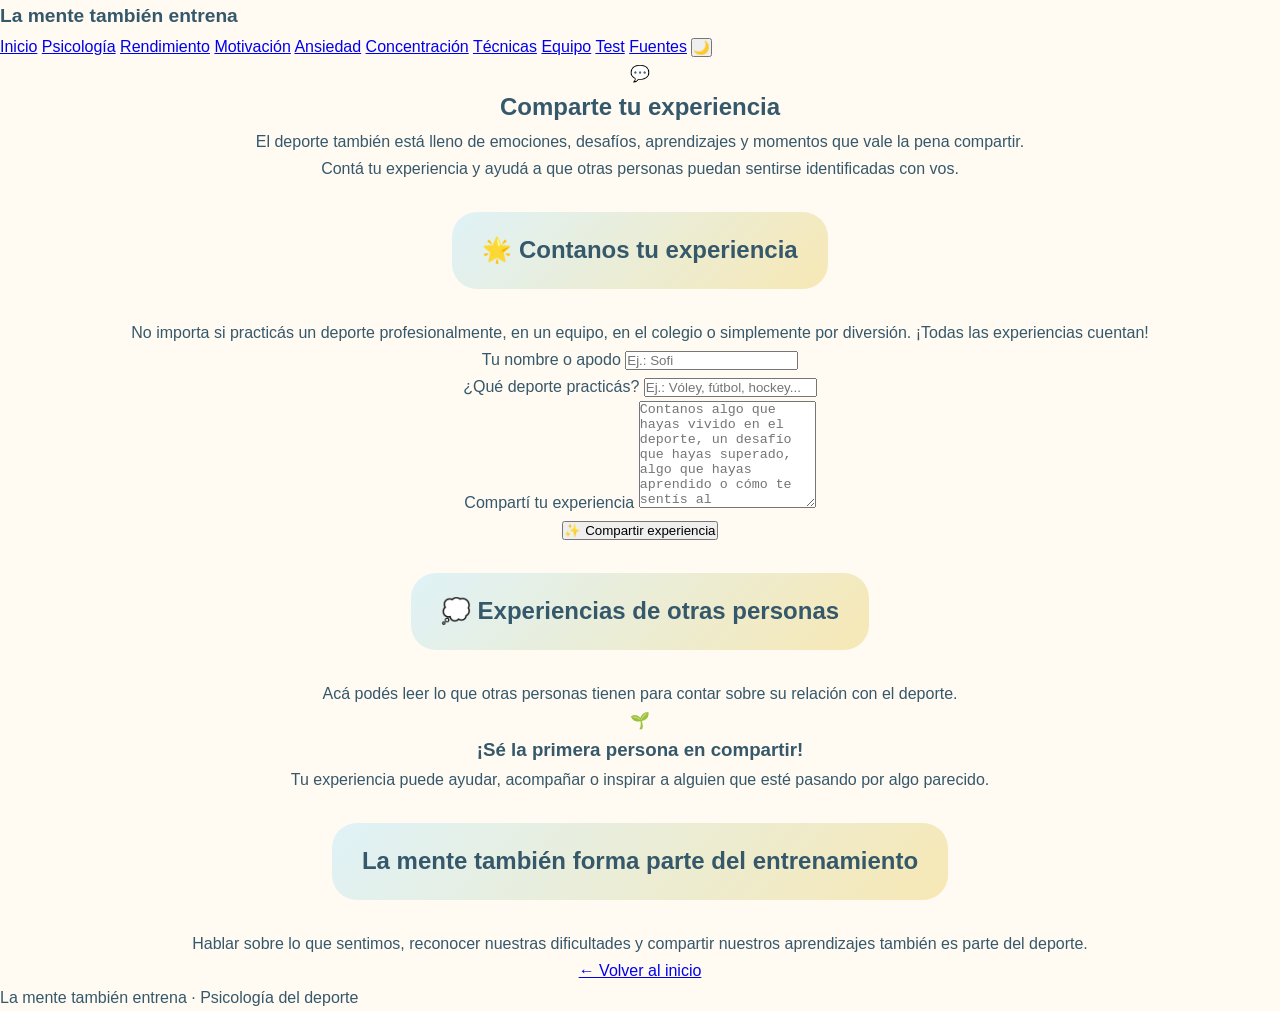
==== experiencia.html @ 20a7110d "Create experiencia.html" ====
<!DOCTYPE html>
<html lang="es">

<head>
    <meta charset="UTF-8">
    <meta name="viewport" content="width=device-width, initial-scale=1.0">

    <title>Comparte tu experiencia | La mente también entrena</title>

    <link rel="stylesheet" href="style.css">
</head>

<body>

    <!-- =========================
         ENCABEZADO
    ========================== -->

    <header>

        <div class="logo">
            La mente también entrena
        </div>

        <nav>
            <a href="index.html">Inicio</a>
            <a href="psicologia.html">Psicología</a>
            <a href="rendimiento.html">Rendimiento</a>
            <a href="motivacion.html">Motivación</a>
            <a href="ansiedad.html">Ansiedad</a>
            <a href="concentracion.html">Concentración</a>
            <a href="tecnicas.html">Técnicas</a>
            <a href="equipo.html">Equipo</a>
            <a href="test.html">Test</a>
            <a href="fuentes.html">Fuentes</a>

            <button id="theme-toggle" aria-label="Cambiar modo oscuro">
                🌙
            </button>
        </nav>

    </header>


    <!-- =========================
         PRESENTACIÓN
    ========================== -->

    <main>

        <section class="experience-hero">

            <div class="experience-hero-content">

                <span class="experience-icon">💬</span>

                <h1>Comparte tu experiencia</h1>

                <p>
                    El deporte también está lleno de emociones,
                    desafíos, aprendizajes y momentos que vale la pena compartir.
                </p>

                <p>
                    Contá tu experiencia y ayudá a que otras personas
                    puedan sentirse identificadas con vos.
                </p>

            </div>

        </section>


        <!-- =========================
             FORMULARIO
        ========================== -->

        <section class="experience-section">

            <div class="experience-box">

                <h2>🌟 Contanos tu experiencia</h2>

                <p class="experience-description">
                    No importa si practicás un deporte profesionalmente,
                    en un equipo, en el colegio o simplemente por diversión.
                    ¡Todas las experiencias cuentan!
                </p>

                <form id="experience-form">

                    <div class="form-group">

                        <label for="name">
                            Tu nombre o apodo
                        </label>

                        <input
                            type="text"
                            id="name"
                            name="name"
                            placeholder="Ej.: Sofi"
                            maxlength="30"
                            required
                        >

                    </div>


                    <div class="form-group">

                        <label for="sport">
                            ¿Qué deporte practicás?
                        </label>

                        <input
                            type="text"
                            id="sport"
                            name="sport"
                            placeholder="Ej.: Vóley, fútbol, hockey..."
                            maxlength="30"
                            required
                        >

                    </div>


                    <div class="form-group">

                        <label for="experience">
                            Compartí tu experiencia
                        </label>

                        <textarea
                            id="experience"
                            name="experience"
                            rows="7"
                            maxlength="600"
                            placeholder="Contanos algo que hayas vivido en el deporte, un desafío que hayas superado, algo que hayas aprendido o cómo te sentís al practicarlo..."
                            required
                        ></textarea>

                    </div>


                    <button
                        type="submit"
                        class="experience-button"
                    >
                        ✨ Compartir experiencia
                    </button>

                </form>

            </div>

        </section>


        <!-- =========================
             EXPERIENCIAS
        ========================== -->

        <section class="community-section">

            <div class="community-title">

                <h2>💭 Experiencias de otras personas</h2>

                <p>
                    Acá podés leer lo que otras personas tienen para contar
                    sobre su relación con el deporte.
                </p>

            </div>


            <div id="experiences-container">

                <div class="no-experiences">

                    <span>🌱</span>

                    <h3>¡Sé la primera persona en compartir!</h3>

                    <p>
                        Tu experiencia puede ayudar, acompañar o inspirar
                        a alguien que esté pasando por algo parecido.
                    </p>

                </div>

            </div>

        </section>


        <!-- =========================
             MENSAJE FINAL
        ========================== -->

        <section class="experience-final">

            <div class="experience-final-content">

                <h2>La mente también forma parte del entrenamiento</h2>

                <p>
                    Hablar sobre lo que sentimos, reconocer nuestras dificultades
                    y compartir nuestros aprendizajes también es parte del deporte.
                </p>

                <a
                    href="index.html"
                    class="back-home-button"
                >
                    ← Volver al inicio
                </a>

            </div>

        </section>

    </main>


    <!-- =========================
         PIE DE PÁGINA
    ========================== -->

    <footer>

        <p>
            La mente también entrena · Psicología del deporte
        </p>

    </footer>


    <!-- =========================
         JAVASCRIPT
    ========================== -->

    <script src="script.js"></script>

</body>

</html>
---- style.css ----
/* =====================================================
   PSICOLOGÍA DEL DEPORTE
   CSS COMPLETO DEL SITIO WEB
===================================================== */


/* =====================================================
   INICIO - INDEX
===================================================== */
.boton-experiencia {
    display: inline-block;
    margin-top: 55px;
    padding: 20px 45px;
    border-radius: 50px;
    text-decoration: none;
    font-size: 1.3rem;
    font-weight: 800;
    color: #35586b;
    background: linear-gradient(
        135deg,
        #a9dff0,
        #f7e8b5,
        #f5d6df,
        #ded4f3
    );
    box-shadow: 0 10px 30px rgba(80, 120, 140, 0.25);
    border: 3px solid rgba(255, 255, 255, 0.9);
    transition: transform 0.25s ease, box-shadow 0.25s ease;
}

.boton-experiencia:hover {
    transform: translateY(-6px) scale(1.04);
    box-shadow: 0 15px 35px rgba(80, 120, 140, 0.3);
}
.page-hero {
    min-height: 780px;
    padding: 80px 25px 100px;

    display: flex;
    align-items: center;
    justify-content: center;

    text-align: center;

    background: linear-gradient(
        135deg,
        #e8f8fc,
        #fffaf2,
        #f8e8ed,
        #eee8f8
    );

    position: relative;
    overflow: hidden;
}

/* Decoraciones pastel del fondo */

.page-hero::before {
    content: "";

    position: absolute;

    width: 250px;
    height: 250px;

    background: #bfe5ef;

    opacity: 0.45;

    border-radius: 50%;

    top: -80px;
    left: -60px;
}

.page-hero::after {
    content: "";

    position: absolute;

    width: 300px;
    height: 300px;

    background: #f4dce0;

    opacity: 0.5;

    border-radius: 50%;

    bottom: -120px;
    right: -80px;
}


/* Contenido completo del inicio */

.page-hero-content {

    width: 100%;

    max-width: 1100px;

    margin: 0 auto;

    display: flex;

    flex-direction: column;

    align-items: center;

    justify-content: center;

    text-align: center;

    position: relative;

    z-index: 2;
}


/* MENTE - DEPORTE - RENDIMIENTO */

.hero-subtitle {

    display: inline-block;

    margin-bottom: 25px;

    padding: 12px 25px;

    background: #f7e8b5;

    color: #35586b;

    border-radius: 30px;

    font-size: 1.4rem;

    font-weight: bold;

    letter-spacing: 3px;

    text-align: center;

    box-shadow: 0 5px 15px rgba(80, 120, 140, 0.12);
}


/* TÍTULO PRINCIPAL */

.page-hero h1 {

    width: 100%;

    margin: 0;

    padding: 55px 35px;

    background: linear-gradient(
        135deg,
        #bfe5ef,
        #dff2f7,
        #f7e8b5
    );

    border-radius: 35px;

    font-size: clamp(4rem, 9vw, 8rem);

    line-height: 1;

    text-align: center;

    color: #35586b;

    letter-spacing: 2px;

    text-shadow:
        3px 4px 0 rgba(255, 255, 255, 0.7);

    box-shadow:
        0 12px 30px rgba(80, 120, 140, 0.15);

    margin-bottom: 55px;
}


/* DESCRIPCIÓN DEL INICIO */

.page-hero p:not(.hero-subtitle) {

    max-width: 800px;

    margin: 0 auto 40px;

    padding: 30px 40px;

    background: rgba(255, 255, 255, 0.75);

    border-radius: 25px;

    text-align: center;

    font-size: 1.2rem;

    line-height: 1.9;

    color: #60717a;

    box-shadow: 0 8px 25px rgba(80, 120, 140, 0.10);
}


/* BOTÓN */

.page-hero .btn {

    margin-top: 10px;

    padding: 15px 35px;

    font-size: 1.05rem;
}


/* =====================================================
   DESCRIPCIÓN QUE APARECE DESPUÉS DEL INICIO
===================================================== */

.page-description {

    max-width: 900px;

    margin: 70px auto;

    padding: 40px 50px;

    text-align: center;

    background: linear-gradient(
        135deg,
        #ffffff,
        #e8f8fc,
        #f5d6df
    );

    border-radius: 30px;

    border-top: 7px solid #e6c875;

    box-shadow:
        0 10px 30px rgba(80, 120, 140, 0.12);

    font-size: 1.1rem;

    line-height: 2;
}


/* =====================================================
   TODO EL CONTENIDO DEL INDEX CENTRADO
===================================================== */

#inicio,
#contenido,
main {

    text-align: center;
}

#inicio p,
#contenido p,
main p {

    margin-left: auto;

    margin-right: auto;
}


/* =====================================================
   ESPACIO ENTRE LAS PARTES
===================================================== */

#inicio section,
#contenido section {

    margin-bottom: 70px;
}


/* =====================================================
   TÍTULOS DE LAS SECCIONES DEL INDEX
===================================================== */

#inicio h2,
#contenido h2,
main h2 {

    margin-top: 30px;

    margin-bottom: 30px;

    padding: 18px 30px;

    display: inline-block;

    background: linear-gradient(
        135deg,
        #dff2f7,
        #f7e8b5
    );

    border-radius: 25px;

    color: #35586b;

    text-align: center;
}


/* =====================================================
   PÁRRAFOS DEL INDEX
===================================================== */

#inicio .content-text,
#contenido .content-text,
main .content-text {

    max-width: 850px;

    margin: 0 auto 45px;

    text-align: center;

    line-height: 2;
}


/* =====================================================
   TARJETAS DEL INDEX
===================================================== */

#inicio .cards-grid,
#contenido .cards-grid {

    margin-top: 45px;

    margin-bottom: 70px;
}


/* =====================================================
   COLORES PASTEL PARA LAS TARJETAS
===================================================== */

#inicio .info-card:nth-child(1) {

    background: #e8f8fc;
}

#inicio .info-card:nth-child(2) {

    background: #f5d6df;
}

#inicio .info-card:nth-child(3) {

    background: #ded4f3;
}

#inicio .info-card:nth-child(4) {

    background: #d5eadc;
}

#inicio .info-card:nth-child(5) {

    background: #f8ddc8;
}

#inicio .info-card:nth-child(6) {

    background: #f7e8b5;
}


/* =====================================================
   RESPONSIVE DEL INICIO
===================================================== */

@media (max-width: 900px) {

    .page-hero {

        min-height: 700px;

        padding: 70px 20px;
    }

    .page-hero h1 {

        font-size: 5rem;

        padding: 45px 25px;
    }

    .hero-subtitle {

        font-size: 1.1rem;
    }
}


@media (max-width: 600px) {

    .page-hero {

        min-height: 650px;

        padding: 60px 15px;
    }

    .hero-subtitle {

        font-size: 0.9rem;

        letter-spacing: 2px;

        padding: 10px 16px;
    }

    .page-hero h1 {

        font-size: 3.3rem;

        padding: 40px 15px;
    }

    .page-hero p:not(.hero-subtitle) {

        font-size: 1rem;

        padding: 25px 20px;
    }

    .page-description {

        padding: 30px 20px;

        font-size: 1rem;
    }
}

/* =====================================================
   COLORES
===================================================== */

:root {
    --celeste: #a9dff0;
    --celeste-claro: #e8f8fc;
    --celeste-fuerte: #5caec9;

    --dorado: #e6c875;
    --dorado-claro: #f7e8b5;
    --dorado-suave: #fff5d6;

    --rosa: #f5d6df;
    --rosa-fuerte: #e9aebe;

    --lila: #ded4f3;
    --lila-fuerte: #b9a5df;

    --verde: #d5eadc;
    --verde-fuerte: #9ac7aa;

    --durazno: #f8ddc8;
    --durazno-fuerte: #e9b996;

    --crema: #fffaf2;
    --blanco: #ffffff;

    --azul-oscuro: #35586b;
    --azul-medio: #527c91;

    --gris: #60717a;

    --sombra: 0 8px 25px rgba(80, 120, 140, 0.12);
}


/* =====================================================
   CONFIGURACIÓN GENERAL
===================================================== */

* {
    margin: 0;
    padding: 0;
    box-sizing: border-box;
}

html {
    scroll-behavior: smooth;
}

body {
    font-family: "Segoe UI", Arial, sans-serif;
    background: var(--crema);
    color: var(--azul-oscuro);
    line-height: 1.7;
}


/* =====================================================
   ENCABEZADO
===================================================== */

.header {
    position: sticky;
    top: 0;
    z-index: 1000;

    background: rgba(255, 255, 255, 0.96);

    border-bottom: 4px solid var(--dorado);

    box-shadow: 0 3px 15px rgba(80, 120, 140, 0.12);
}

.navbar {
    max-width: 1250px;
    min-height: 75px;

    margin: auto;
    padding: 10px 25px;

    display: flex;
    align-items: center;
    justify-content: space-between;

    gap: 20px;
}

.logo {
    display: flex;
    align-items: center;

    gap: 10px;

    color: var(--azul-oscuro);

    text-decoration: none;

    font-size: 1.2rem;
    font-weight: bold;
}

.logo-icon {
    width: 45px;
    height: 45px;

    display: flex;
    align-items: center;
    justify-content: center;

    background: linear-gradient(
        135deg,
        var(--celeste),
        var(--dorado-claro)
    );

    border-radius: 50%;

    font-size: 1.5rem;
}

.nav-links {
    display: flex;
    align-items: center;
    justify-content: center;

    gap: 8px;

    flex-wrap: wrap;
}

.nav-links a {
    text-decoration: none;

    color: var(--azul-oscuro);

    padding: 8px 12px;

    border-radius: 20px;

    font-size: 0.9rem;
    font-weight: 600;

    transition: 0.3s;
}

.nav-links a:hover {
    background: var(--celeste-claro);

    color: var(--celeste-fuerte);

    transform: translateY(-2px);
}

.nav-links a.active {
    background: var(--dorado-claro);

    color: var(--azul-oscuro);
}

.theme-button {
    border: none;

    background: var(--lila);

    width: 40px;
    height: 40px;

    border-radius: 50%;

    cursor: pointer;

    font-size: 1.1rem;

    transition: 0.3s;
}

.theme-button:hover {
    transform: rotate(15deg) scale(1.05);
}


/* =====================================================
   HERO / PÁGINA PRINCIPAL
===================================================== */

.page-hero {
    min-height: 750px;

    padding: 100px 30px;

    display: flex;
    align-items: center;
    justify-content: center;

    text-align: center;

    position: relative;

    overflow: hidden;

    background:
        radial-gradient(
            circle at 10% 20%,
            var(--rosa) 0%,
            transparent 25%
        ),

        radial-gradient(
            circle at 90% 20%,
            var(--lila) 0%,
            transparent 25%
        ),

        radial-gradient(
            circle at 50% 100%,
            var(--dorado-claro) 0%,
            transparent 30%
        ),

        linear-gradient(
            135deg,
            var(--celeste-claro),
            var(--crema),
            #fff4f7
        );
}

.page-hero::before {
    content: "";

    position: absolute;

    width: 180px;
    height: 180px;

    background: var(--celeste);

    opacity: 0.35;

    border-radius: 50%;

    top: 70px;
    left: 7%;
}

.page-hero::after {
    content: "";

    position: absolute;

    width: 220px;
    height: 220px;

    background: var(--dorado);

    opacity: 0.25;

    border-radius: 50%;

    bottom: 50px;
    right: 7%;
}

.page-hero-content {
    width: 100%;

    max-width: 1100px;

    margin: 0 auto;

    display: flex;

    flex-direction: column;

    align-items: center;

    justify-content: center;

    text-align: center;

    position: relative;

    z-index: 2;
}


/* =====================================================
   TÍTULO PRINCIPAL
===================================================== */

.page-hero h1 {
    width: 100%;

    margin: 20px 0 30px;

    font-size: clamp(4rem, 9vw, 8rem);

    line-height: 1;

    text-align: center;

    color: var(--azul-oscuro);

    letter-spacing: 2px;

    text-shadow:
        3px 4px 0 var(--dorado-claro),
        6px 7px 20px rgba(80, 120, 140, 0.15);
}

.hero-subtitle {
    font-size: 1.2rem;

    letter-spacing: 4px;

    text-align: center;

    color: var(--celeste-fuerte);

    font-weight: bold;
}

.page-hero p:not(.hero-subtitle) {
    max-width: 800px;

    margin: 0 auto 35px;

    text-align: center;

    font-size: 1.25rem;

    line-height: 1.8;

    color: var(--gris);
}


/* =====================================================
   DESCRIPCIÓN DEL INDEX
===================================================== */

.page-description {
    max-width: 900px;

    margin: 60px auto;

    padding: 35px 45px;

    text-align: center;

    background: linear-gradient(
        135deg,
        var(--blanco),
        var(--celeste-claro),
        var(--rosa)
    );

    border-left: 7px solid var(--dorado);

    border-radius: 25px;

    box-shadow: var(--sombra);

    font-size: 1.1rem;

    line-height: 2;
}


/* =====================================================
   SECCIONES
===================================================== */

.section {
    padding: 85px 25px;
}

.content-section {
    max-width: 1150px;

    margin: 0 auto;
}

.section-heading {
    text-align: center;

    margin-bottom: 55px;
}

.section-heading h2 {
    font-size: 2.6rem;

    margin-bottom: 15px;

    color: var(--azul-oscuro);
}

.section-heading p {
    max-width: 750px;

    margin: 0 auto;

    color: var(--gris);

    font-size: 1.05rem;
}

.section-label {
    display: inline-block;

    padding: 7px 20px;

    margin-bottom: 15px;

    background: var(--dorado-claro);

    color: var(--azul-oscuro);

    border-radius: 30px;

    font-size: 0.85rem;

    font-weight: bold;

    letter-spacing: 1px;
}


/* =====================================================
   PÁRRAFOS
===================================================== */

.content-text {
    max-width: 850px;

    margin: 0 auto 40px;

    text-align: center;

    font-size: 1.05rem;

    line-height: 1.9;

    color: var(--gris);
}

.content-text + .content-text {
    margin-top: 50px;
}


/* =====================================================
   CAJA DE DEFINICIÓN
===================================================== */

.definition-box {
    max-width: 900px;

    margin: 50px auto;

    padding: 40px;

    background: linear-gradient(
        135deg,
        var(--dorado-claro),
        var(--crema),
        var(--rosa)
    );

    border-radius: 25px;

    text-align: center;

    box-shadow: var(--sombra);
}

.definition-box h3 {
    margin-bottom: 15px;

    font-size: 1.5rem;
}


/* =====================================================
   TARJETAS
===================================================== */

.cards-grid {
    max-width: 1100px;

    margin: 0 auto;

    display: grid;

    grid-template-columns: repeat(3, 1fr);

    gap: 30px;
}

.info-card,
.technique-card,
.role-card,
.distraction-card,
.source-card {

    padding: 32px;

    background: var(--blanco);

    border-radius: 25px;

    box-shadow: var(--sombra);

    text-align: center;

    position: relative;

    overflow: hidden;

    transition:
        transform 0.3s ease,
        box-shadow 0.3s ease;
}

.info-card::before,
.technique-card::before,
.role-card::before {

    content: "";

    position: absolute;

    top: 0;
    left: 0;

    width: 100%;
    height: 7px;

    background: linear-gradient(
        90deg,
        var(--celeste),
        var(--dorado),
        var(--rosa-fuerte),
        var(--lila-fuerte)
    );
}

.info-card:nth-child(1) {
    background: linear-gradient(
        145deg,
        var(--blanco),
        var(--celeste-claro)
    );
}

.info-card:nth-child(2) {
    background: linear-gradient(
        145deg,
        var(--blanco),
        var(--rosa)
    );
}

.info-card:nth-child(3) {
    background: linear-gradient(
        145deg,
        var(--blanco),
        var(--lila)
    );
}

.info-card:nth-child(4) {
    background: linear-gradient(
        145deg,
        var(--blanco),
        var(--verde)
    );
}

.info-card:nth-child(5) {
    background: linear-gradient(
        145deg,
        var(--blanco),
        var(--durazno)
    );
}

.info-card:nth-child(6) {
    background: linear-gradient(
        145deg,
        var(--blanco),
        var(--dorado-claro)
    );
}

.info-card:hover,
.technique-card:hover,
.role-card:hover,
.distraction-card:hover,
.source-card:hover {

    transform: translateY(-8px);

    box-shadow:
        0 18px 40px rgba(80, 120, 140, 0.18);
}

.info-card h3,
.technique-card h3,
.role-card h3,
.distraction-card h3 {

    margin-bottom: 15px;

    color: var(--azul-oscuro);
}

.info-card p,
.technique-card p,
.role-card p,
.distraction-card p {

    color: var(--gris);
}


/* =====================================================
   ICONOS
===================================================== */

.card-icon,
.technique-icon,
.highlight-icon,
.source-icon {

    width: 70px;
    height: 70px;

    margin: 0 auto 20px;

    display: flex;

    align-items: center;
    justify-content: center;

    border-radius: 50%;

    background: linear-gradient(
        135deg,
        var(--celeste),
        var(--dorado-claro)
    );

    font-size: 1.9rem;

    box-shadow: 0 5px 15px rgba(80, 120, 140, 0.1);
}


/* =====================================================
   EJEMPLOS
===================================================== */

.card-example {
    margin-top: 20px;

    padding: 15px 18px;

    background: rgba(255, 255, 255, 0.7);

    border-radius: 15px;

    font-size: 0.95rem;
}


/* =====================================================
   SECCIÓN DESTACADA
===================================================== */

.highlight-section {

    padding: 90px 25px;

    background: linear-gradient(
        135deg,
        var(--celeste-claro),
        var(--lila),
        var(--rosa)
    );

    text-align: center;
}

.highlight-section > * {

    max-width: 850px;

    margin-left: auto;

    margin-right: auto;
}


/* =====================================================
   DISTRACTORES
===================================================== */

.distraction-grid {

    display: grid;

    grid-template-columns: repeat(3, 1fr);

    gap: 25px;

    max-width: 1100px;

    margin: 0 auto;
}

.distraction-card:nth-child(1) {
    background: var(--rosa);
}

.distraction-card:nth-child(2) {
    background: var(--lila);
}

.distraction-card:nth-child(3) {
    background: var(--verde);
}

.distraction-card:nth-child(4) {
    background: var(--durazno);
}

.distraction-card:nth-child(5) {
    background: var(--celeste);
}

.distraction-card:nth-child(6) {
    background: var(--dorado-claro);
}


/* =====================================================
   PASOS
===================================================== */

.steps {
    max-width: 900px;

    margin: 0 auto;
}

.step {

    display: flex;

    align-items: center;

    gap: 25px;

    margin-bottom: 30px;

    padding: 28px;

    background: var(--blanco);

    border-radius: 22px;

    box-shadow: var(--sombra);
}

.step-number,
.technique-number {

    min-width: 55px;

    height: 55px;

    display: flex;

    align-items: center;

    justify-content: center;

    border-radius: 50%;

    background: linear-gradient(
        135deg,
        var(--celeste-fuerte),
        var(--dorado)
    );

    color: white;

    font-weight: bold;

    font-size: 1.1rem;
}


/* =====================================================
   TÉCNICAS
===================================================== */

.technique-grid {

    display: grid;

    grid-template-columns: repeat(2, 1fr);

    gap: 30px;

    max-width: 1050px;

    margin: 0 auto;
}

.technique-how {

    margin-top: 20px;

    padding: 17px;

    background: var(--celeste-claro);

    border-radius: 15px;
}


/* =====================================================
   EQUIPO
===================================================== */

.role-grid {

    display: grid;

    grid-template-columns: repeat(3, 1fr);

    gap: 30px;

    max-width: 1100px;

    margin: 0 auto;
}


/* =====================================================
   BOTONES
===================================================== */

.btn {

    display: inline-block;

    padding: 14px 30px;

    border-radius: 30px;

    text-decoration: none;

    font-weight: bold;

    border: none;

    cursor: pointer;

    transition: 0.3s;
}

.btn-primary {

    background: linear-gradient(
        135deg,
        var(--celeste-fuerte),
        var(--dorado)
    );

    color: white;

    box-shadow:
        0 7px 18px rgba(90, 150, 175, 0.25);
}

.btn-primary:hover {

    transform: translateY(-4px) scale(1.02);

    box-shadow:
        0 10px 25px rgba(90, 150, 175, 0.3);
}

.btn-secondary {

    background: var(--rosa);

    color: var(--azul-oscuro);
}

.btn-secondary:hover {

    background: var(--rosa-fuerte);

    transform: translateY(-2px);
}


/* =====================================================
   TEST
===================================================== */

.test-introduction {

    max-width: 800px;

    margin: 0 auto 45px;

    padding: 35px;

    text-align: center;

    background: linear-gradient(
        135deg,
        var(--celeste-claro),
        var(--lila)
    );

    border-radius: 25px;

    box-shadow: var(--sombra);
}

.test-intro-icon {

    font-size: 3rem;

    margin-bottom: 15px;
}

.test-container {

    max-width: 900px;

    margin: 0 auto;
}

.question-card {

    margin-bottom: 30px;

    padding: 32px;

    background: white;

    border-radius: 22px;

    box-shadow: var(--sombra);
}

.question-number {

    display: inline-block;

    margin-bottom: 15px;

    padding: 5px 14px;

    background: var(--dorado-claro);

    border-radius: 20px;

    font-weight: bold;
}

.answer-option {

    display: block;

    margin: 12px 0;

    padding: 14px 18px;

    background: var(--celeste-claro);

    border-radius: 15px;

    cursor: pointer;

    transition: 0.2s;
}

.answer-option:hover {

    background: var(--celeste);

    transform: translateX(3px);
}

.test-submit {

    text-align: center;

    margin-top: 35px;
}


/* =====================================================
   RESULTADO DEL TEST
===================================================== */

.test-result {

    max-width: 700px;

    margin: 45px auto;

    padding: 45px;

    background: linear-gradient(
        135deg,
        var(--dorado-claro),
        var(--rosa),
        var(--celeste-claro)
    );

    border-radius: 30px;

    text-align: center;

    box-shadow: var(--sombra);
}

.result-icon {

    font-size: 3rem;
}

.result-score {

    margin: 15px 0;

    font-size: 2.7rem;

    font-weight: bold;
}


/* =====================================================
   FUENTES
===================================================== */

.source-list {

    max-width: 950px;

    margin: 0 auto;
}

.source-card {

    margin-bottom: 25px;

    text-align: left;
}

.source-type {

    display: inline-block;

    margin-bottom: 10px;

    padding: 5px 12px;

    background: var(--dorado-claro);

    border-radius: 15px;

    font-size: 0.8rem;

    font-weight: bold;
}

.source-content {

    color: var(--gris);
}

.source-link {

    color: var(--celeste-fuerte);

    font-weight: bold;
}

.topic-source-grid {

    display: grid;

    grid-template-columns: repeat(2, 1fr);

    gap: 25px;
}

.topic-source {

    padding: 25px;

    background: var(--celeste-claro);

    border-radius: 20px;
}

.bibliography-box {

    max-width: 900px;

    margin: 45px auto;

    padding: 30px;

    background: var(--dorado-claro);

    border-radius: 20px;
}


/* =====================================================
   AVISO
===================================================== */

.notice-box {

    max-width: 850px;

    margin: 45px auto;

    padding: 28px;

    background: var(--rosa);

    border-radius: 20px;

    text-align: center;
}

.notice-icon {

    font-size: 2rem;

    margin-bottom: 10px;
}


/* =====================================================
   MENSAJE FINAL
===================================================== */

.final-message {

    max-width: 850px;

    margin: 65px auto;

    padding: 45px;

    text-align: center;

    background: linear-gradient(
        135deg,
        var(--celeste),
        var(--lila),
        var(--rosa)
    );

    border-radius: 30px;

    box-shadow: var(--sombra);
}

.final-message h2 {

    margin-bottom: 15px;
}


/* =====================================================
   FOOTER
===================================================== */

.footer {

    margin-top: 60px;

    padding: 55px 25px 25px;

    background: var(--azul-oscuro);

    color: white;

    text-align: center;
}

.footer-content {

    max-width: 1100px;

    margin: 0 auto;

    display: flex;

    justify-content: space-between;

    gap: 40px;

    text-align: left;
}

.footer-brand {

    max-width: 450px;
}

.footer-links {

    display: flex;

    flex-direction: column;

    gap: 10px;
}

.footer-links a {

    color: white;

    text-decoration: none;

    transition: 0.2s;
}

.footer-links a:hover {

    color: var(--dorado-claro);
}

.footer-bottom {

    margin-top: 35px;

    padding-top: 20px;

    border-top: 1px solid rgba(255, 255, 255, 0.2);

    font-size: 0.9rem;
}


/* =====================================================
   BOTÓN VOLVER ARRIBA
===================================================== */

.back-to-top {

    position: fixed;

    bottom: 25px;

    right: 25px;

    width: 50px;

    height: 50px;

    border: none;

    border-radius: 50%;

    background: var(--dorado);

    color: var(--azul-oscuro);

    cursor: pointer;

    font-size: 1.2rem;

    box-shadow: var(--sombra);

    z-index: 999;
}

.back-to-top:hover {

    transform: translateY(-3px);

    background: var(--dorado-claro);
}


/* =====================================================
   ANIMACIONES
===================================================== */

.visible {

    animation: aparecer 0.7s ease;
}

@keyframes aparecer {

    from {

        opacity: 0;

        transform: translateY(20px);
    }

    to {

        opacity: 1;

        transform: translateY(0);
    }
}


/* =====================================================
   MODO OSCURO
===================================================== */

.dark-mode {

    background: #1d2930;

    color: #edf6f8;
}

.dark-mode .header {

    background: #263940;
}

.dark-mode .nav-links a {

    color: white;
}

.dark-mode .info-card,
.dark-mode .technique-card,
.dark-mode .role-card,
.dark-mode .distraction-card,
.dark-mode .source-card,
.dark-mode .question-card,
.dark-mode .step {

    background: #30434b;

    color: white;
}

.dark-mode .content-text,
.dark-mode .info-card p,
.dark-mode .technique-card p,
.dark-mode .role-card p,
.dark-mode .distraction-card p,
.dark-mode .section-heading p {

    color: #dce8eb;
}

.dark-mode .page-hero h1,
.dark-mode .section-heading h2 {

    color: white;
}


/* =====================================================
   RESPONSIVE - TABLET
===================================================== */

@media (max-width: 900px) {

    .navbar {

        flex-direction: column;

        padding: 15px;
    }

    .cards-grid,
    .distraction-grid,
    .role-grid {

        grid-template-columns: repeat(2, 1fr);
    }

    .technique-grid,
    .topic-source-grid {

        grid-template-columns: 1fr;
    }

    .page-hero {

        min-height: 650px;
    }

    .page-hero h1 {

        font-size: 5rem;
    }

    .footer-content {

        flex-direction: column;

        text-align: center;
    }
}


/* =====================================================
   RESPONSIVE - CELULAR
===================================================== */

@media (max-width: 600px) {

    .nav-links {

        gap: 3px;
    }

    .nav-links a {

        font-size: 0.8rem;

        padding: 6px 8px;
    }

    .page-hero {

        min-height: 600px;

        padding: 60px 20px;
    }

    .page-hero h1 {

        font-size: 3.5rem;

        line-height: 1.05;
    }

    .hero-subtitle {

        font-size: 0.9rem;

        letter-spacing: 2px;
    }

    .page-hero p:not(.hero-subtitle) {

        font-size: 1rem;
    }

    .section {

        padding: 60px 18px;
    }

    .section-heading h2 {

        font-size: 2rem;
    }

    .cards-grid,
    .distraction-grid,
    .role-grid {

        grid-template-columns: 1fr;
    }

    .page-description {

        padding: 25px 20px;

        font-size: 1rem;

        line-height: 1.8;
    }

    .step {

        flex-direction: column;

        text-align: center;
    }

    .footer {

        padding-top: 40px;
    }
}


/* =====================================================
   ACCESIBILIDAD
===================================================== */

button:focus,
a:focus,
input:focus {

    outline: 3px solid var(--dorado);

    outline-offset: 3px;
}

@media (prefers-reduced-motion: reduce) {

    * {

        scroll-behavior: auto !important;

        animation: none !important;

        transition: none !important;
    }
}
/* =========================================
   INICIO - LA MENTE TAMBIÉN ENTRENA
========================================= */

.inicio {
    width: 100%;
    min-height: 650px;

    padding: 100px 30px;

    display: flex;
    flex-direction: column;
    align-items: center;
    justify-content: center;

    text-align: center;

    background: linear-gradient(
        135deg,
        #e8f8fc,
        #fffaf2,
        #f8e8ed,
        #eee8f8
    );
}


/* TÍTULO ENORME */

.titulo-inicio {
    width: 100%;
    max-width: 1100px;

    margin: 0 auto;

    padding: 50px 30px;

    text-align: center;

    font-size: clamp(4.5rem, 10vw, 9rem);

    line-height: 1;

    color: #35586b;

    background: linear-gradient(
        135deg,
        #bfe5ef,
        #dff2f7,
        #f7e8b5
    );

    border-radius: 35px;

    box-shadow:
        0 12px 35px rgba(80, 120, 140, 0.15);

    text-shadow:
        3px 4px 0 rgba(255, 255, 255, 0.8);
}


/* ESPACIO Y TEXTO DE ABAJO */

.texto-inicio {
    max-width: 850px;

    margin: 70px auto 0;

    padding: 30px 40px;

    text-align: center;

    font-size: 1.25rem;

    line-height: 2;

    color: #60717a;

    background: rgba(255, 255, 255, 0.75);

    border-radius: 25px;

    box-shadow:
        0 8px 25px rgba(80, 120, 140, 0.10);
}


/* CELULAR */

@media (max-width: 600px) {

    .inicio {
        padding: 70px 15px;
    }

    .titulo-inicio {
        font-size: 3.8rem;

        padding: 40px 20px;
    }

    .texto-inicio {
        margin-top: 50px;

        padding: 25px 20px;

        font-size: 1rem;
    }
}
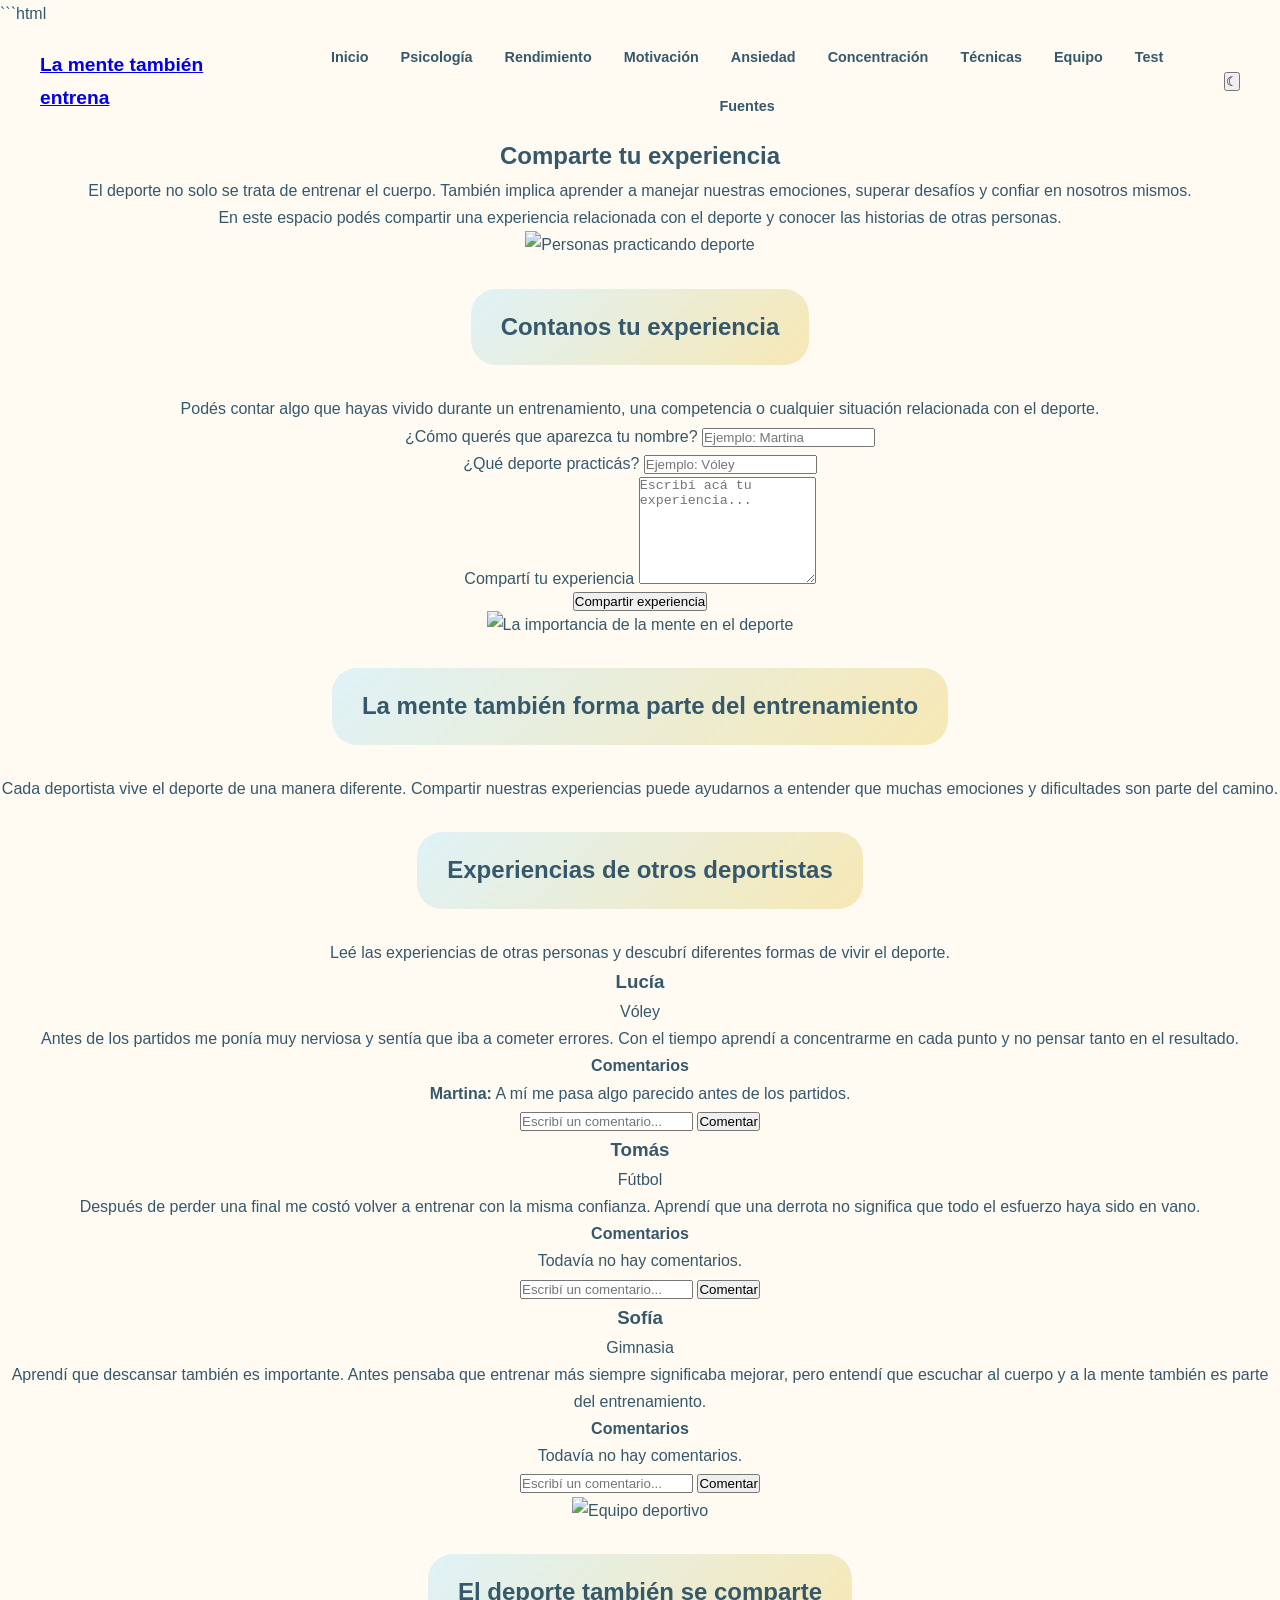
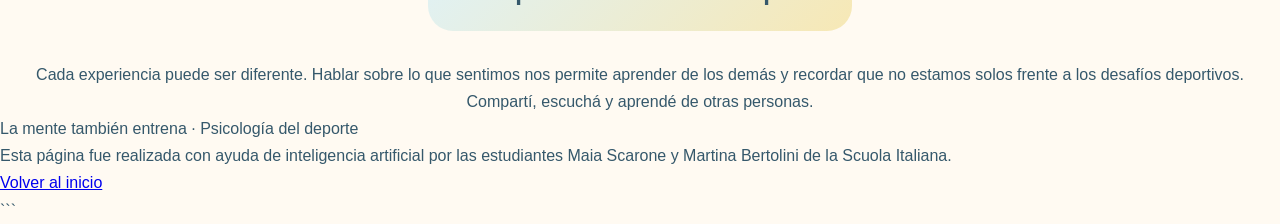
==== commit e152dcc3: "Update experiencia.html" ====
--- a/experiencia.html
+++ b/experiencia.html
@@ -1,221 +1,367 @@
+```html
 <!DOCTYPE html>
 <html lang="es">
-
 <head>
     <meta charset="UTF-8">
     <meta name="viewport" content="width=device-width, initial-scale=1.0">
 
-    <title>Comparte tu experiencia | La mente también entrena</title>
-
+    <title>Comparte tu experiencia | Psicología del Deporte</title>
+
+    <!-- CSS de la página -->
     <link rel="stylesheet" href="style.css">
 </head>
 
 <body>
 
-    <!-- =========================
-         ENCABEZADO
-    ========================== -->
-
+    <!-- ENCABEZADO -->
     <header>
-
-        <div class="logo">
-            La mente también entrena
-        </div>
-
-        <nav>
-            <a href="index.html">Inicio</a>
-            <a href="psicologia.html">Psicología</a>
-            <a href="rendimiento.html">Rendimiento</a>
-            <a href="motivacion.html">Motivación</a>
-            <a href="ansiedad.html">Ansiedad</a>
-            <a href="concentracion.html">Concentración</a>
-            <a href="tecnicas.html">Técnicas</a>
-            <a href="equipo.html">Equipo</a>
-            <a href="test.html">Test</a>
-            <a href="fuentes.html">Fuentes</a>
-
-            <button id="theme-toggle" aria-label="Cambiar modo oscuro">
-                🌙
-            </button>
+        <nav class="navbar">
+
+            <div class="logo">
+                <a href="index.html">La mente también entrena</a>
+            </div>
+
+            <div class="nav-links">
+                <a href="index.html">Inicio</a>
+                <a href="psicologia.html">Psicología</a>
+                <a href="rendimiento.html">Rendimiento</a>
+                <a href="motivacion.html">Motivación</a>
+                <a href="ansiedad.html">Ansiedad</a>
+                <a href="concentracion.html">Concentración</a>
+                <a href="tecnicas.html">Técnicas</a>
+                <a href="equipo.html">Equipo</a>
+                <a href="test.html">Test</a>
+                <a href="fuentes.html">Fuentes</a>
+            </div>
+
+            <!-- BOTÓN MODO OSCURO -->
+            <button id="darkModeBtn" class="dark-mode-btn">☾</button>
+
         </nav>
-
     </header>
 
 
-    <!-- =========================
-         PRESENTACIÓN
-    ========================== -->
-
+    <!-- PRESENTACIÓN -->
     <main>
 
         <section class="experience-hero">
 
-            <div class="experience-hero-content">
-
-                <span class="experience-icon">💬</span>
+            <div class="hero-text">
 
                 <h1>Comparte tu experiencia</h1>
 
                 <p>
-                    El deporte también está lleno de emociones,
-                    desafíos, aprendizajes y momentos que vale la pena compartir.
-                </p>
-
-                <p>
-                    Contá tu experiencia y ayudá a que otras personas
-                    puedan sentirse identificadas con vos.
-                </p>
-
-            </div>
-
-        </section>
-
-
-        <!-- =========================
-             FORMULARIO
-        ========================== -->
-
-        <section class="experience-section">
-
-            <div class="experience-box">
-
-                <h2>🌟 Contanos tu experiencia</h2>
-
-                <p class="experience-description">
-                    No importa si practicás un deporte profesionalmente,
-                    en un equipo, en el colegio o simplemente por diversión.
-                    ¡Todas las experiencias cuentan!
-                </p>
-
-                <form id="experience-form">
-
-                    <div class="form-group">
-
-                        <label for="name">
-                            Tu nombre o apodo
-                        </label>
-
-                        <input
-                            type="text"
-                            id="name"
-                            name="name"
-                            placeholder="Ej.: Sofi"
-                            maxlength="30"
-                            required
-                        >
-
-                    </div>
-
-
-                    <div class="form-group">
-
-                        <label for="sport">
-                            ¿Qué deporte practicás?
-                        </label>
-
-                        <input
-                            type="text"
-                            id="sport"
-                            name="sport"
-                            placeholder="Ej.: Vóley, fútbol, hockey..."
-                            maxlength="30"
-                            required
-                        >
-
-                    </div>
-
-
-                    <div class="form-group">
-
-                        <label for="experience">
-                            Compartí tu experiencia
-                        </label>
-
-                        <textarea
-                            id="experience"
-                            name="experience"
-                            rows="7"
-                            maxlength="600"
-                            placeholder="Contanos algo que hayas vivido en el deporte, un desafío que hayas superado, algo que hayas aprendido o cómo te sentís al practicarlo..."
-                            required
-                        ></textarea>
-
-                    </div>
-
-
-                    <button
-                        type="submit"
-                        class="experience-button"
+                    El deporte no solo se trata de entrenar el cuerpo.
+                    También implica aprender a manejar nuestras emociones,
+                    superar desafíos y confiar en nosotros mismos.
+                </p>
+
+                <p>
+                    En este espacio podés compartir una experiencia
+                    relacionada con el deporte y conocer las historias
+                    de otras personas.
+                </p>
+
+            </div>
+
+            <div class="hero-image">
+                <img src="imagenes/experiencia-deporte.jpg"
+                     alt="Personas practicando deporte">
+            </div>
+
+        </section>
+
+
+        <!-- FORMULARIO -->
+        <section class="share-section">
+
+            <h2>Contanos tu experiencia</h2>
+
+            <p>
+                Podés contar algo que hayas vivido durante un entrenamiento,
+                una competencia o cualquier situación relacionada con el deporte.
+            </p>
+
+            <form id="experienceForm">
+
+                <div class="form-group">
+
+                    <label for="name">
+                        ¿Cómo querés que aparezca tu nombre?
+                    </label>
+
+                    <input
+                        type="text"
+                        id="name"
+                        name="name"
+                        placeholder="Ejemplo: Martina"
+                        required
                     >
-                        ✨ Compartir experiencia
-                    </button>
-
-                </form>
-
-            </div>
-
-        </section>
-
-
-        <!-- =========================
-             EXPERIENCIAS
-        ========================== -->
-
+
+                </div>
+
+
+                <div class="form-group">
+
+                    <label for="sport">
+                        ¿Qué deporte practicás?
+                    </label>
+
+                    <input
+                        type="text"
+                        id="sport"
+                        name="sport"
+                        placeholder="Ejemplo: Vóley"
+                        required
+                    >
+
+                </div>
+
+
+                <div class="form-group">
+
+                    <label for="experience">
+                        Compartí tu experiencia
+                    </label>
+
+                    <textarea
+                        id="experience"
+                        name="experience"
+                        rows="7"
+                        placeholder="Escribí acá tu experiencia..."
+                        required
+                    ></textarea>
+
+                </div>
+
+
+                <button type="submit" class="submit-btn">
+                    Compartir experiencia
+                </button>
+
+            </form>
+
+            <p id="successMessage" class="success-message"></p>
+
+        </section>
+
+
+        <!-- IMAGEN INTERMEDIA -->
+        <section class="image-section">
+
+            <img src="imagenes/mente-deporte.jpg"
+                 alt="La importancia de la mente en el deporte">
+
+            <div class="image-text">
+
+                <h2>La mente también forma parte del entrenamiento</h2>
+
+                <p>
+                    Cada deportista vive el deporte de una manera diferente.
+                    Compartir nuestras experiencias puede ayudarnos a entender
+                    que muchas emociones y dificultades son parte del camino.
+                </p>
+
+            </div>
+
+        </section>
+
+
+        <!-- EXPERIENCIAS DE OTRAS PERSONAS -->
+        <section class="experiences-section">
+
+            <h2>Experiencias de otros deportistas</h2>
+
+            <p class="section-intro">
+                Leé las experiencias de otras personas y descubrí
+                diferentes formas de vivir el deporte.
+            </p>
+
+
+            <div id="experiencesContainer" class="experiences-container">
+
+
+                <!-- EXPERIENCIA 1 -->
+                <article class="experience-card">
+
+                    <div class="experience-header">
+
+                        <div>
+                            <h3>Lucía</h3>
+                            <span>Vóley</span>
+                        </div>
+
+                    </div>
+
+                    <p class="experience-text">
+                        Antes de los partidos me ponía muy nerviosa y sentía
+                        que iba a cometer errores. Con el tiempo aprendí a
+                        concentrarme en cada punto y no pensar tanto en el
+                        resultado.
+                    </p>
+
+
+                    <!-- COMENTARIOS -->
+                    <div class="comments-section">
+
+                        <h4>Comentarios</h4>
+
+                        <div class="comments-container">
+
+                            <div class="comment">
+                                <strong>Martina:</strong>
+                                A mí me pasa algo parecido antes de los partidos.
+                            </div>
+
+                        </div>
+
+
+                        <form class="comment-form">
+
+                            <input
+                                type="text"
+                                placeholder="Escribí un comentario..."
+                                class="comment-input"
+                            >
+
+                            <button type="submit">
+                                Comentar
+                            </button>
+
+                        </form>
+
+                    </div>
+
+                </article>
+
+
+                <!-- EXPERIENCIA 2 -->
+                <article class="experience-card">
+
+                    <div class="experience-header">
+
+                        <div>
+                            <h3>Tomás</h3>
+                            <span>Fútbol</span>
+                        </div>
+
+                    </div>
+
+                    <p class="experience-text">
+                        Después de perder una final me costó volver a entrenar
+                        con la misma confianza. Aprendí que una derrota no
+                        significa que todo el esfuerzo haya sido en vano.
+                    </p>
+
+
+                    <div class="comments-section">
+
+                        <h4>Comentarios</h4>
+
+                        <div class="comments-container">
+                            <p class="no-comments">
+                                Todavía no hay comentarios.
+                            </p>
+                        </div>
+
+
+                        <form class="comment-form">
+
+                            <input
+                                type="text"
+                                placeholder="Escribí un comentario..."
+                                class="comment-input"
+                            >
+
+                            <button type="submit">
+                                Comentar
+                            </button>
+
+                        </form>
+
+                    </div>
+
+                </article>
+
+
+                <!-- EXPERIENCIA 3 -->
+                <article class="experience-card">
+
+                    <div class="experience-header">
+
+                        <div>
+                            <h3>Sofía</h3>
+                            <span>Gimnasia</span>
+                        </div>
+
+                    </div>
+
+                    <p class="experience-text">
+                        Aprendí que descansar también es importante. Antes
+                        pensaba que entrenar más siempre significaba mejorar,
+                        pero entendí que escuchar al cuerpo y a la mente
+                        también es parte del entrenamiento.
+                    </p>
+
+
+                    <div class="comments-section">
+
+                        <h4>Comentarios</h4>
+
+                        <div class="comments-container">
+                            <p class="no-comments">
+                                Todavía no hay comentarios.
+                            </p>
+                        </div>
+
+
+                        <form class="comment-form">
+
+                            <input
+                                type="text"
+                                placeholder="Escribí un comentario..."
+                                class="comment-input"
+                            >
+
+                            <button type="submit">
+                                Comentar
+                            </button>
+
+                        </form>
+
+                    </div>
+
+                </article>
+
+
+            </div>
+
+        </section>
+
+
+        <!-- SECCIÓN FINAL -->
         <section class="community-section">
 
-            <div class="community-title">
-
-                <h2>💭 Experiencias de otras personas</h2>
-
-                <p>
-                    Acá podés leer lo que otras personas tienen para contar
-                    sobre su relación con el deporte.
-                </p>
-
-            </div>
-
-
-            <div id="experiences-container">
-
-                <div class="no-experiences">
-
-                    <span>🌱</span>
-
-                    <h3>¡Sé la primera persona en compartir!</h3>
-
-                    <p>
-                        Tu experiencia puede ayudar, acompañar o inspirar
-                        a alguien que esté pasando por algo parecido.
-                    </p>
-
-                </div>
-
-            </div>
-
-        </section>
-
-
-        <!-- =========================
-             MENSAJE FINAL
-        ========================== -->
-
-        <section class="experience-final">
-
-            <div class="experience-final-content">
-
-                <h2>La mente también forma parte del entrenamiento</h2>
-
-                <p>
-                    Hablar sobre lo que sentimos, reconocer nuestras dificultades
-                    y compartir nuestros aprendizajes también es parte del deporte.
-                </p>
-
-                <a
-                    href="index.html"
-                    class="back-home-button"
-                >
-                    ← Volver al inicio
-                </a>
+            <div class="community-image">
+
+                <img src="imagenes/equipo-deporte.jpg"
+                     alt="Equipo deportivo">
+
+            </div>
+
+            <div class="community-text">
+
+                <h2>El deporte también se comparte</h2>
+
+                <p>
+                    Cada experiencia puede ser diferente. Hablar sobre lo
+                    que sentimos nos permite aprender de los demás y recordar
+                    que no estamos solos frente a los desafíos deportivos.
+                </p>
+
+                <p>
+                    Compartí, escuchá y aprendé de otras personas.
+                </p>
 
             </div>
 
@@ -224,25 +370,27 @@
     </main>
 
 
-    <!-- =========================
-         PIE DE PÁGINA
-    ========================== -->
-
+    <!-- PIE DE PÁGINA -->
     <footer>
 
         <p>
             La mente también entrena · Psicología del deporte
         </p>
 
+        <p>
+            Esta página fue realizada con ayuda de inteligencia artificial
+            por las estudiantes Maia Scarone y Martina Bertolini de la
+            Scuola Italiana.
+        </p>
+
+        <a href="index.html">Volver al inicio</a>
+
     </footer>
 
 
-    <!-- =========================
-         JAVASCRIPT
-    ========================== -->
-
+    <!-- JAVASCRIPT -->
     <script src="script.js"></script>
 
 </body>
-
 </html>
+```
--- a/style.css
+++ b/style.css
@@ -1974,6 +1974,46 @@
 
     outline: 3px solid var(--dorado);
 
+   /* IMÁGENES DE LA PÁGINA DE INICIO */
+
+.hero-image {
+    width: 100%;
+    max-width: 520px;
+    height: 330px;
+    object-fit: cover;
+    border-radius: 30px;
+    box-shadow: 0 12px 30px rgba(80, 120, 140, 0.18);
+    margin-bottom: 25px;
+}
+
+.section-image {
+    width: 100%;
+    display: flex;
+    justify-content: center;
+    margin: 35px 0 55px;
+}
+
+.section-image img {
+    width: 100%;
+    max-width: 850px;
+    height: 300px;
+    object-fit: cover;
+    border-radius: 30px;
+    box-shadow: 0 12px 30px rgba(80, 120, 140, 0.16);
+}
+
+@media (max-width: 700px) {
+
+    .hero-image {
+        height: 250px;
+    }
+
+    .section-image img {
+        height: 220px;
+    }
+
+}
+
     outline-offset: 3px;
 }
 
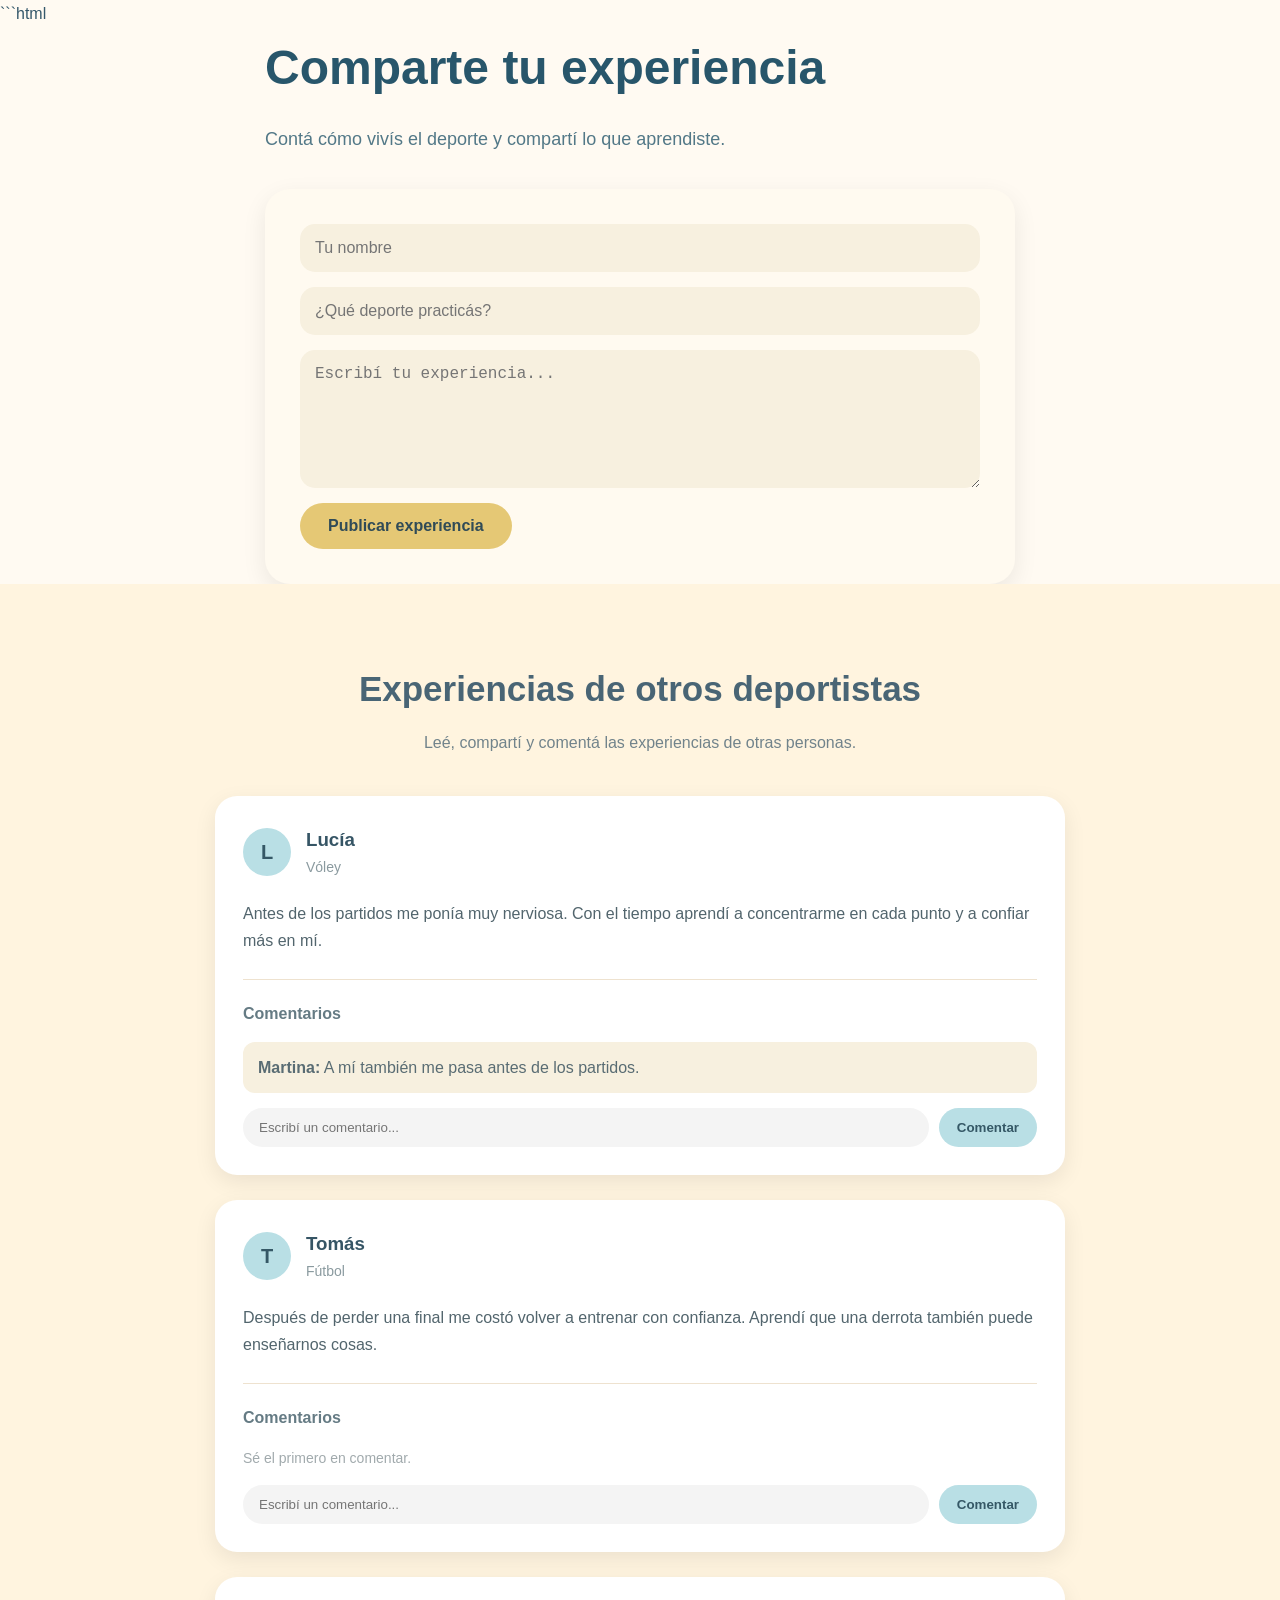
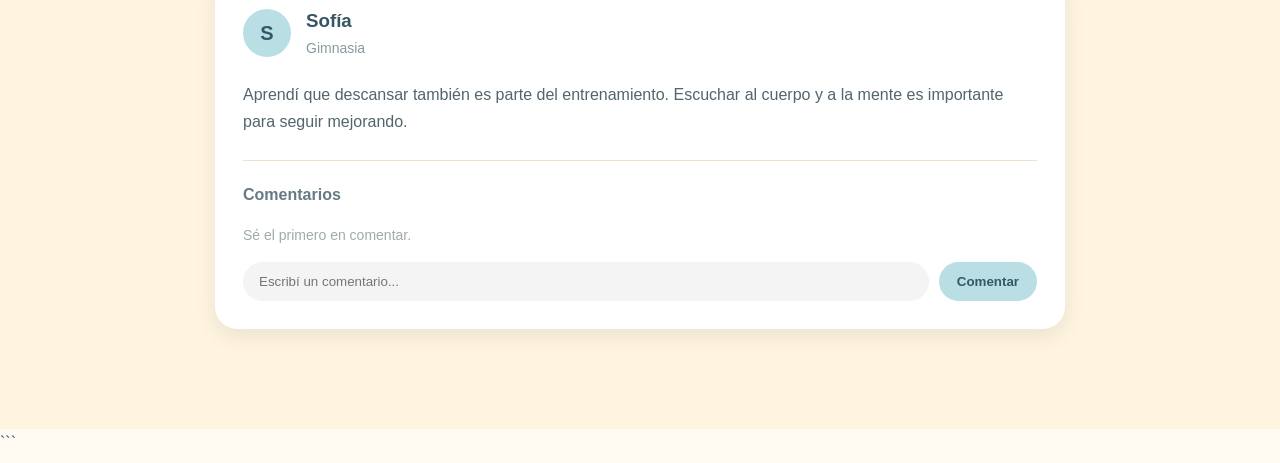
==== commit 0021caeb: "Update experiencia.html" ====
--- a/experiencia.html
+++ b/experiencia.html
@@ -1,190 +1,89 @@
 ```html
 <!DOCTYPE html>
 <html lang="es">
+
 <head>
     <meta charset="UTF-8">
     <meta name="viewport" content="width=device-width, initial-scale=1.0">
 
-    <title>Comparte tu experiencia | Psicología del Deporte</title>
-
-    <!-- CSS de la página -->
+    <title>Comparte tu experiencia</title>
+
     <link rel="stylesheet" href="style.css">
 </head>
 
 <body>
 
-    <!-- ENCABEZADO -->
-    <header>
-        <nav class="navbar">
-
-            <div class="logo">
-                <a href="index.html">La mente también entrena</a>
-            </div>
-
-            <div class="nav-links">
-                <a href="index.html">Inicio</a>
-                <a href="psicologia.html">Psicología</a>
-                <a href="rendimiento.html">Rendimiento</a>
-                <a href="motivacion.html">Motivación</a>
-                <a href="ansiedad.html">Ansiedad</a>
-                <a href="concentracion.html">Concentración</a>
-                <a href="tecnicas.html">Técnicas</a>
-                <a href="equipo.html">Equipo</a>
-                <a href="test.html">Test</a>
-                <a href="fuentes.html">Fuentes</a>
-            </div>
-
-            <!-- BOTÓN MODO OSCURO -->
-            <button id="darkModeBtn" class="dark-mode-btn">☾</button>
-
-        </nav>
-    </header>
-
-
-    <!-- PRESENTACIÓN -->
-    <main>
-
-        <section class="experience-hero">
-
-            <div class="hero-text">
-
-                <h1>Comparte tu experiencia</h1>
-
-                <p>
-                    El deporte no solo se trata de entrenar el cuerpo.
-                    También implica aprender a manejar nuestras emociones,
-                    superar desafíos y confiar en nosotros mismos.
-                </p>
-
-                <p>
-                    En este espacio podés compartir una experiencia
-                    relacionada con el deporte y conocer las historias
-                    de otras personas.
-                </p>
-
-            </div>
-
-            <div class="hero-image">
-                <img src="imagenes/experiencia-deporte.jpg"
-                     alt="Personas practicando deporte">
-            </div>
-
-        </section>
-
-
-        <!-- FORMULARIO -->
-        <section class="share-section">
-
-            <h2>Contanos tu experiencia</h2>
+
+    <!-- PARTE PARA ESCRIBIR -->
+
+    <section class="write-experience">
+
+        <div class="write-content">
+
+            <h1>Comparte tu experiencia</h1>
 
             <p>
-                Podés contar algo que hayas vivido durante un entrenamiento,
-                una competencia o cualquier situación relacionada con el deporte.
+                Contá cómo vivís el deporte y compartí lo que aprendiste.
             </p>
 
+
             <form id="experienceForm">
 
-                <div class="form-group">
-
-                    <label for="name">
-                        ¿Cómo querés que aparezca tu nombre?
-                    </label>
-
-                    <input
-                        type="text"
-                        id="name"
-                        name="name"
-                        placeholder="Ejemplo: Martina"
-                        required
-                    >
-
-                </div>
-
-
-                <div class="form-group">
-
-                    <label for="sport">
-                        ¿Qué deporte practicás?
-                    </label>
-
-                    <input
-                        type="text"
-                        id="sport"
-                        name="sport"
-                        placeholder="Ejemplo: Vóley"
-                        required
-                    >
-
-                </div>
-
-
-                <div class="form-group">
-
-                    <label for="experience">
-                        Compartí tu experiencia
-                    </label>
-
-                    <textarea
-                        id="experience"
-                        name="experience"
-                        rows="7"
-                        placeholder="Escribí acá tu experiencia..."
-                        required
-                    ></textarea>
-
-                </div>
-
-
-                <button type="submit" class="submit-btn">
-                    Compartir experiencia
+                <input
+                    type="text"
+                    id="name"
+                    placeholder="Tu nombre"
+                    required
+                >
+
+                <input
+                    type="text"
+                    id="sport"
+                    placeholder="¿Qué deporte practicás?"
+                    required
+                >
+
+                <textarea
+                    id="experience"
+                    placeholder="Escribí tu experiencia..."
+                    rows="6"
+                    required
+                ></textarea>
+
+                <button type="submit">
+                    Publicar experiencia
                 </button>
 
             </form>
 
-            <p id="successMessage" class="success-message"></p>
-
-        </section>
-
-
-        <!-- IMAGEN INTERMEDIA -->
-        <section class="image-section">
-
-            <img src="imagenes/mente-deporte.jpg"
-                 alt="La importancia de la mente en el deporte">
-
-            <div class="image-text">
-
-                <h2>La mente también forma parte del entrenamiento</h2>
-
-                <p>
-                    Cada deportista vive el deporte de una manera diferente.
-                    Compartir nuestras experiencias puede ayudarnos a entender
-                    que muchas emociones y dificultades son parte del camino.
-                </p>
-
-            </div>
-
-        </section>
-
-
-        <!-- EXPERIENCIAS DE OTRAS PERSONAS -->
-        <section class="experiences-section">
+        </div>
+
+    </section>
+
+
+    <!-- PARTE DE EXPERIENCIAS -->
+
+    <section class="people-experiences">
+
+        <div class="experiences-content">
 
             <h2>Experiencias de otros deportistas</h2>
 
-            <p class="section-intro">
-                Leé las experiencias de otras personas y descubrí
-                diferentes formas de vivir el deporte.
+            <p class="experiences-intro">
+                Leé, compartí y comentá las experiencias de otras personas.
             </p>
 
 
-            <div id="experiencesContainer" class="experiences-container">
+            <div id="experiencesContainer">
 
 
                 <!-- EXPERIENCIA 1 -->
+
                 <article class="experience-card">
 
-                    <div class="experience-header">
+                    <div class="person-info">
+
+                        <div class="avatar">L</div>
 
                         <div>
                             <h3>Lucía</h3>
@@ -193,24 +92,23 @@
 
                     </div>
 
+
                     <p class="experience-text">
-                        Antes de los partidos me ponía muy nerviosa y sentía
-                        que iba a cometer errores. Con el tiempo aprendí a
-                        concentrarme en cada punto y no pensar tanto en el
-                        resultado.
+                        Antes de los partidos me ponía muy nerviosa.
+                        Con el tiempo aprendí a concentrarme en cada punto
+                        y a confiar más en mí.
                     </p>
 
 
-                    <!-- COMENTARIOS -->
-                    <div class="comments-section">
+                    <div class="comments">
 
                         <h4>Comentarios</h4>
 
-                        <div class="comments-container">
+                        <div class="comment-list">
 
                             <div class="comment">
                                 <strong>Martina:</strong>
-                                A mí me pasa algo parecido antes de los partidos.
+                                A mí también me pasa antes de los partidos.
                             </div>
 
                         </div>
@@ -236,9 +134,12 @@
 
 
                 <!-- EXPERIENCIA 2 -->
+
                 <article class="experience-card">
 
-                    <div class="experience-header">
+                    <div class="person-info">
+
+                        <div class="avatar">T</div>
 
                         <div>
                             <h3>Tomás</h3>
@@ -247,21 +148,24 @@
 
                     </div>
 
+
                     <p class="experience-text">
-                        Después de perder una final me costó volver a entrenar
-                        con la misma confianza. Aprendí que una derrota no
-                        significa que todo el esfuerzo haya sido en vano.
+                        Después de perder una final me costó volver a
+                        entrenar con confianza. Aprendí que una derrota
+                        también puede enseñarnos cosas.
                     </p>
 
 
-                    <div class="comments-section">
+                    <div class="comments">
 
                         <h4>Comentarios</h4>
 
-                        <div class="comments-container">
+                        <div class="comment-list">
+
                             <p class="no-comments">
-                                Todavía no hay comentarios.
+                                Sé el primero en comentar.
                             </p>
+
                         </div>
 
 
@@ -285,9 +189,12 @@
 
 
                 <!-- EXPERIENCIA 3 -->
+
                 <article class="experience-card">
 
-                    <div class="experience-header">
+                    <div class="person-info">
+
+                        <div class="avatar">S</div>
 
                         <div>
                             <h3>Sofía</h3>
@@ -296,22 +203,24 @@
 
                     </div>
 
+
                     <p class="experience-text">
-                        Aprendí que descansar también es importante. Antes
-                        pensaba que entrenar más siempre significaba mejorar,
-                        pero entendí que escuchar al cuerpo y a la mente
-                        también es parte del entrenamiento.
+                        Aprendí que descansar también es parte del
+                        entrenamiento. Escuchar al cuerpo y a la mente
+                        es importante para seguir mejorando.
                     </p>
 
 
-                    <div class="comments-section">
+                    <div class="comments">
 
                         <h4>Comentarios</h4>
 
-                        <div class="comments-container">
+                        <div class="comment-list">
+
                             <p class="no-comments">
-                                Todavía no hay comentarios.
+                                Sé el primero en comentar.
                             </p>
+
                         </div>
 
 
@@ -336,61 +245,14 @@
 
             </div>
 
-        </section>
-
-
-        <!-- SECCIÓN FINAL -->
-        <section class="community-section">
-
-            <div class="community-image">
-
-                <img src="imagenes/equipo-deporte.jpg"
-                     alt="Equipo deportivo">
-
-            </div>
-
-            <div class="community-text">
-
-                <h2>El deporte también se comparte</h2>
-
-                <p>
-                    Cada experiencia puede ser diferente. Hablar sobre lo
-                    que sentimos nos permite aprender de los demás y recordar
-                    que no estamos solos frente a los desafíos deportivos.
-                </p>
-
-                <p>
-                    Compartí, escuchá y aprendé de otras personas.
-                </p>
-
-            </div>
-
-        </section>
-
-    </main>
-
-
-    <!-- PIE DE PÁGINA -->
-    <footer>
-
-        <p>
-            La mente también entrena · Psicología del deporte
-        </p>
-
-        <p>
-            Esta página fue realizada con ayuda de inteligencia artificial
-            por las estudiantes Maia Scarone y Martina Bertolini de la
-            Scuola Italiana.
-        </p>
-
-        <a href="index.html">Volver al inicio</a>
-
-    </footer>
-
-
-    <!-- JAVASCRIPT -->
+        </div>
+
+    </section>
+
+
     <script src="script.js"></script>
 
 </body>
+
 </html>
 ```
--- a/style.css
+++ b/style.css
@@ -1643,6 +1643,264 @@
     margin-bottom: 15px;
 }
 
+```css
+/* ============================= */
+/* COMPARTE TU EXPERIENCIA */
+/* ============================= */
+
+
+/* PARTE PARA ESCRIBIR */
+
+.write-experience {
+    background: #dff3f5;
+    padding: 80px 20px;
+    text-align: center;
+}
+
+.write-content {
+    max-width: 750px;
+    margin: auto;
+}
+
+.write-content h1 {
+    font-size: 48px;
+    margin-bottom: 15px;
+    color: #28566b;
+}
+
+.write-content p {
+    font-size: 18px;
+    color: #527887;
+    margin-bottom: 35px;
+}
+
+
+/* FORMULARIO */
+
+#experienceForm {
+    background: #fffaf0;
+    padding: 35px;
+    border-radius: 25px;
+    box-shadow: 0 8px 25px rgba(0,0,0,0.08);
+}
+
+#experienceForm input,
+#experienceForm textarea {
+    width: 100%;
+    box-sizing: border-box;
+    border: none;
+    border-radius: 15px;
+    padding: 15px;
+    margin-bottom: 15px;
+    font-size: 16px;
+    background: #f7f0df;
+    outline: none;
+}
+
+#experienceForm textarea {
+    resize: vertical;
+}
+
+#experienceForm input:focus,
+#experienceForm textarea:focus {
+    box-shadow: 0 0 0 3px #b9dfe5;
+}
+
+
+/* BOTÓN PUBLICAR */
+
+#experienceForm button {
+    border: none;
+    border-radius: 25px;
+    padding: 14px 28px;
+    font-size: 16px;
+    font-weight: bold;
+    cursor: pointer;
+    background: #e5c875;
+    color: #304b57;
+    transition: 0.3s;
+}
+
+#experienceForm button:hover {
+    transform: translateY(-2px);
+}
+
+
+/* ============================= */
+/* EXPERIENCIAS */
+/* ============================= */
+
+.people-experiences {
+    background: #fff4df;
+    padding: 75px 20px;
+    min-height: 600px;
+}
+
+.experiences-content {
+    max-width: 850px;
+    margin: auto;
+}
+
+.experiences-content h2 {
+    text-align: center;
+    font-size: 35px;
+    color: #496575;
+    margin-bottom: 10px;
+}
+
+.experiences-intro {
+    text-align: center;
+    color: #71838b;
+    margin-bottom: 40px;
+}
+
+
+/* TARJETAS */
+
+.experience-card {
+    background: #ffffff;
+    border-radius: 22px;
+    padding: 28px;
+    margin-bottom: 25px;
+    box-shadow: 0 7px 22px rgba(0,0,0,0.08);
+    transition: 0.3s;
+}
+
+.experience-card:hover {
+    transform: translateY(-3px);
+}
+
+
+/* PERSONA */
+
+.person-info {
+    display: flex;
+    align-items: center;
+    gap: 15px;
+    margin-bottom: 20px;
+}
+
+.avatar {
+    width: 48px;
+    height: 48px;
+    border-radius: 50%;
+    background: #b9dfe5;
+    display: flex;
+    align-items: center;
+    justify-content: center;
+    font-size: 20px;
+    font-weight: bold;
+    color: #355866;
+}
+
+.person-info h3 {
+    margin: 0;
+    color: #365565;
+}
+
+.person-info span {
+    color: #8a9a9f;
+    font-size: 14px;
+}
+
+
+/* EXPERIENCIA */
+
+.experience-text {
+    color: #52656d;
+    line-height: 1.7;
+    font-size: 16px;
+}
+
+
+/* COMENTARIOS */
+
+.comments {
+    border-top: 1px solid #eee2cf;
+    margin-top: 25px;
+    padding-top: 20px;
+}
+
+.comments h4 {
+    color: #657b84;
+    margin-bottom: 15px;
+}
+
+.comment {
+    background: #f7f0df;
+    border-radius: 12px;
+    padding: 12px 15px;
+    margin-bottom: 10px;
+    color: #596c73;
+}
+
+.no-comments {
+    color: #a1aaad;
+    font-size: 14px;
+}
+
+
+/* ESCRIBIR COMENTARIO */
+
+.comment-form {
+    display: flex;
+    gap: 10px;
+    margin-top: 15px;
+}
+
+.comment-input {
+    flex: 1;
+    border: none;
+    background: #f4f4f4;
+    border-radius: 20px;
+    padding: 12px 16px;
+    outline: none;
+}
+
+.comment-form button {
+    border: none;
+    border-radius: 20px;
+    padding: 10px 18px;
+    background: #b9dfe5;
+    color: #355866;
+    font-weight: bold;
+    cursor: pointer;
+}
+
+
+/* ============================= */
+/* CELULAR */
+/* ============================= */
+
+@media (max-width: 700px) {
+
+    .write-content h1 {
+        font-size: 36px;
+    }
+
+    #experienceForm {
+        padding: 25px;
+    }
+
+    .people-experiences {
+        padding: 55px 15px;
+    }
+
+    .experience-card {
+        padding: 22px;
+    }
+
+    .comment-form {
+        flex-direction: column;
+    }
+
+    .comment-form button {
+        width: 100%;
+    }
+
+}
+```
+
 
 /* =====================================================
    FOOTER
